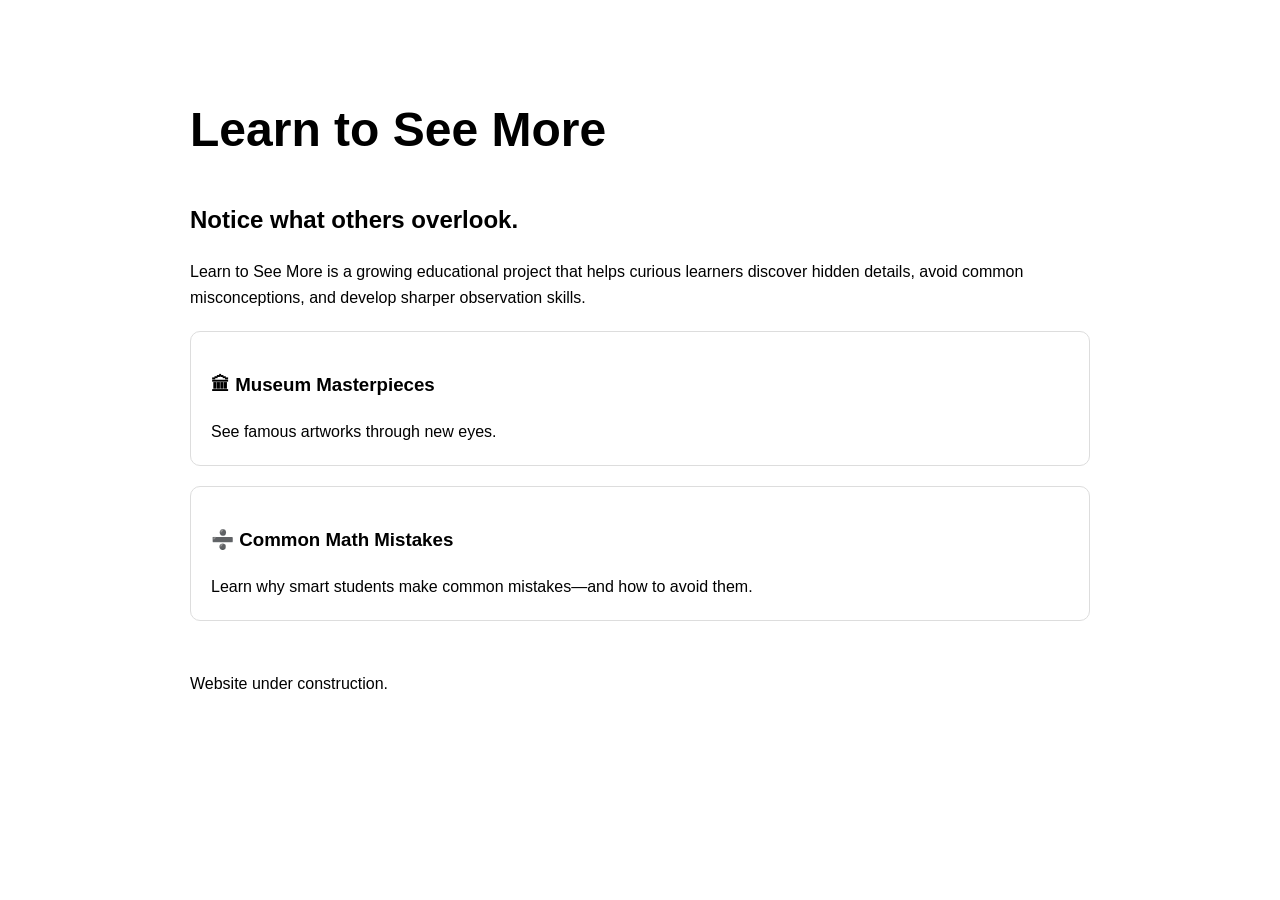
==== index.html @ 40734320 "Initial website" ====
<!DOCTYPE html>
<html lang="en">
<head>
<meta charset="UTF-8">
<meta name="viewport" content="width=device-width, initial-scale=1">
<title>Learn to See More</title>

<style>
body{
    font-family:Arial,sans-serif;
    max-width:900px;
    margin:auto;
    padding:60px;
    line-height:1.6;
}

h1{
    font-size:48px;
}

.card{
    border:1px solid #ddd;
    border-radius:10px;
    padding:20px;
    margin-top:20px;
}
</style>

</head>

<body>

<h1>Learn to See More</h1>

<h2>Notice what others overlook.</h2>

<p>
Learn to See More is a growing educational project that helps curious learners
discover hidden details, avoid common misconceptions, and develop sharper observation skills.
</p>

<div class="card">
<h3>🏛 Museum Masterpieces</h3>

See famous artworks through new eyes.
</div>

<div class="card">
<h3>➗ Common Math Mistakes</h3>

Learn why smart students make common mistakes—and how to avoid them.
</div>

<p style="margin-top:50px">
Website under construction.
</p>

</body>
</html>
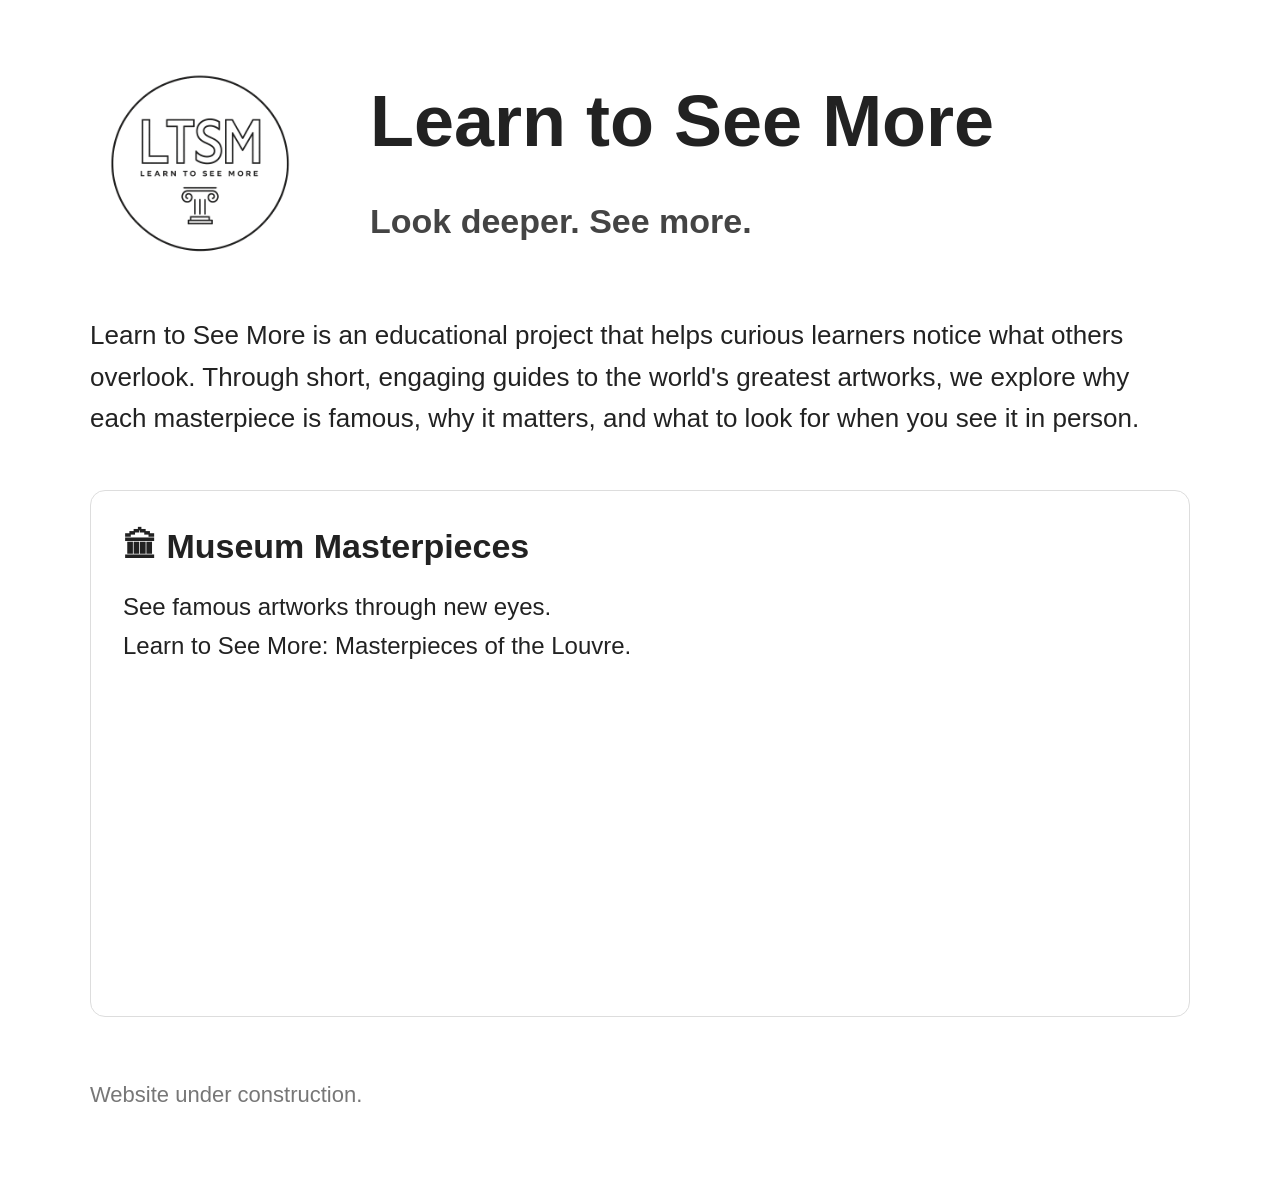
==== commit b83b2e75: "Embed YouTube playlist" ====
--- a/index.html
+++ b/index.html
@@ -2,56 +2,154 @@
 <html lang="en">
 <head>
 <meta charset="UTF-8">
-<meta name="viewport" content="width=device-width, initial-scale=1">
+<meta name="viewport" content="width=device-width, initial-scale=1.0">
+
 <title>Learn to See More</title>
 
 <style>
+
 body{
-    font-family:Arial,sans-serif;
-    max-width:900px;
+    font-family: Arial, Helvetica, sans-serif;
+    max-width:1100px;
     margin:auto;
-    padding:60px;
+    padding:60px 40px;
+    color:#222;
     line-height:1.6;
 }
 
-h1{
+/* ---------- Hero Section ---------- */
+
+.hero{
+    display:flex;
+    align-items:center;
+    gap:60px;
+    margin-bottom:35px;
+}
+
+.logo img{
+    width:220px;
+    display:block;
+}
+
+.hero-text h1{
+    font-size:72px;
+    margin:0;
+    font-weight:700;
+}
+
+.hero-text h2{
+    font-size:34px;
+    margin-top:15px;
+    color:#444;
+    font-weight:600;
+}
+
+/* ---------- Description ---------- */
+
+.description{
+    font-size:26px;
+    margin:20px 0 50px 0;
+}
+
+/* ---------- Cards ---------- */
+
+.card{
+    border:1px solid #ddd;
+    border-radius:15px;
+    padding:28px 32px;
+    margin-bottom:30px;
+}
+
+.card h3{
+    margin-top:0;
+    margin-bottom:15px;
+    font-size:34px;
+}
+
+.card p{
+    font-size:24px;
+    margin:0;
+}
+
+/* ---------- Footer ---------- */
+
+.footer{
+    margin-top:60px;
+    color:#777;
+    font-size:22px;
+}
+
+/* ---------- Mobile ---------- */
+
+@media (max-width:700px){
+
+.hero{
+    flex-direction:column;
+    text-align:center;
+    gap:25px;
+}
+
+.hero-text h1{
     font-size:48px;
 }
 
-.card{
-    border:1px solid #ddd;
-    border-radius:10px;
-    padding:20px;
-    margin-top:20px;
+.hero-text h2{
+    font-size:26px;
 }
+
+.logo img{
+    width:180px;
+}
+
+.description{
+    font-size:20px;
+}
+
+.card h3{
+    font-size:28px;
+}
+
+.card p{
+    font-size:20px;
+}
+
+}
+
 </style>
 
 </head>
 
 <body>
 
-<h1>Learn to See More</h1>
+<div class="hero">
 
-<h2>Notice what others overlook.</h2>
+    <div class="logo">
+        <img src="logo.png" alt="Learn to See More Logo">
+    </div>
 
-<p>
-Learn to See More is a growing educational project that helps curious learners
-discover hidden details, avoid common misconceptions, and develop sharper observation skills.
+    <div class="hero-text">
+        <h1>Learn to See More</h1>
+        <h2>Look deeper. See more.</h2>
+    </div>
+
+</div>
+
+<p class="description">
+Learn to See More is an educational project that helps curious learners notice what others overlook. Through short, engaging guides to the world's greatest artworks, we explore why each masterpiece is famous, why it matters, and what to look for when you see it in person.
 </p>
 
 <div class="card">
-<h3>🏛 Museum Masterpieces</h3>
+    <h3>🏛 Museum Masterpieces</h3>
+    <p>See famous artworks through new eyes.</p>
+<p></p>
+ <p>
+        Learn to See More: Masterpieces of the Louvre.
+    </p>
 
-See famous artworks through new eyes.
+<iframe width="560" height="315" src="https://www.youtube.com/embed/videoseries?si=8O61fJp6nBV-e6ws&amp;list=PLPCjAZ1ITkDs" title="YouTube video player" frameborder="0" allow="accelerometer; autoplay; clipboard-write; encrypted-media; gyroscope; picture-in-picture; web-share" referrerpolicy="strict-origin-when-cross-origin" allowfullscreen></iframe>
 </div>
 
-<div class="card">
-<h3>➗ Common Math Mistakes</h3>
-
-Learn why smart students make common mistakes—and how to avoid them.
-</div>
-
-<p style="margin-top:50px">
+<p class="footer">
 Website under construction.
 </p>
 
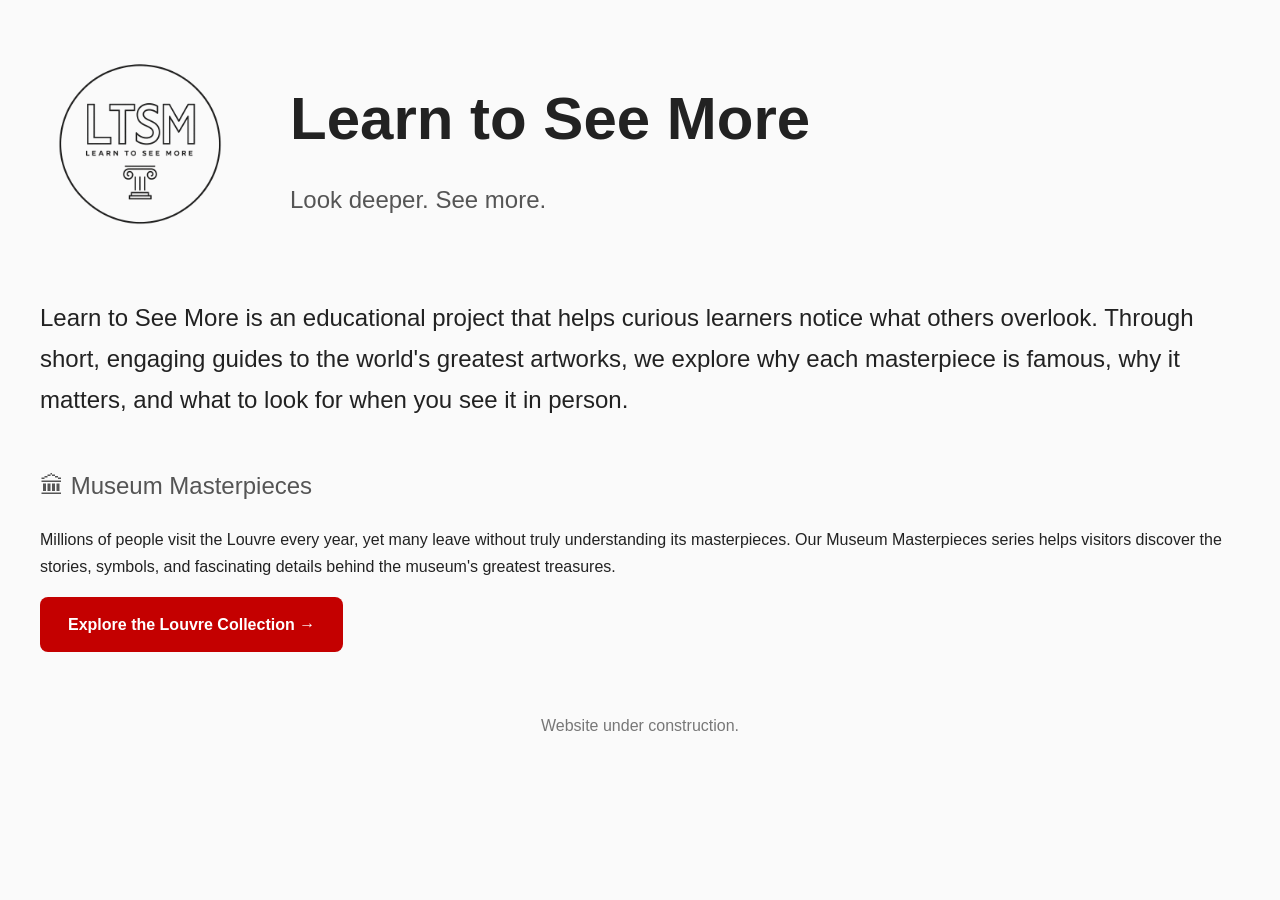
==== commit 3e3afa87: "Add SEO improvements and favicon" ====
--- a/index.html
+++ b/index.html
@@ -1,157 +1,132 @@
 <!DOCTYPE html>
 <html lang="en">
+
 <head>
+
 <meta charset="UTF-8">
 <meta name="viewport" content="width=device-width, initial-scale=1.0">
 
-<title>Learn to See More</title>
+<title>Learn to See More | Museum Masterpieces, Art History & Travel Guides</title>
 
-<style>
+<meta name="description"
+content="Learn to See More helps curious learners discover the stories, history, and hidden details behind the world's greatest artworks through engaging museum guides and educational videos.">
 
-body{
-    font-family: Arial, Helvetica, sans-serif;
-    max-width:1100px;
-    margin:auto;
-    padding:60px 40px;
-    color:#222;
-    line-height:1.6;
+<meta name="keywords"
+content="Louvre, Mona Lisa, Winged Victory, Venus de Milo, museum guide, art history, educational videos">
+
+<meta name="author"
+content="Learn to See More">
+
+<meta name="robots"
+content="index,follow">
+
+<link rel="canonical"
+href="https://learntoseemore.com/">
+
+<link rel="icon"
+href="favicon.png">
+
+<!-- Open Graph -->
+
+<meta property="og:title"
+content="Learn to See More">
+
+<meta property="og:description"
+content="Educational museum guides that help you notice what others overlook.">
+
+<meta property="og:image"
+content="https://learntoseemore.com/images/homepage-cover.jpg">
+
+<meta property="og:url"
+content="https://learntoseemore.com/">
+
+<meta property="og:type"
+content="website">
+
+<!-- Twitter -->
+
+<meta name="twitter:card"
+content="summary_large_image">
+
+<meta name="twitter:title"
+content="Learn to See More">
+
+<meta name="twitter:description"
+content="Educational museum guides and masterpiece videos.">
+
+<meta name="twitter:image"
+content="https://learntoseemore.com/images/homepage-cover.jpg">
+
+<link rel="stylesheet" href="style.css">
+
+<script type="application/ld+json">
+
+{
+  "@context":"https://schema.org",
+  "@type":"WebSite",
+  "name":"Learn to See More",
+  "url":"https://learntoseemore.com",
+  "description":"Educational museum guides and videos about the world's greatest artworks."
 }
 
-/* ---------- Hero Section ---------- */
-
-.hero{
-    display:flex;
-    align-items:center;
-    gap:60px;
-    margin-bottom:35px;
-}
-
-.logo img{
-    width:220px;
-    display:block;
-}
-
-.hero-text h1{
-    font-size:72px;
-    margin:0;
-    font-weight:700;
-}
-
-.hero-text h2{
-    font-size:34px;
-    margin-top:15px;
-    color:#444;
-    font-weight:600;
-}
-
-/* ---------- Description ---------- */
-
-.description{
-    font-size:26px;
-    margin:20px 0 50px 0;
-}
-
-/* ---------- Cards ---------- */
-
-.card{
-    border:1px solid #ddd;
-    border-radius:15px;
-    padding:28px 32px;
-    margin-bottom:30px;
-}
-
-.card h3{
-    margin-top:0;
-    margin-bottom:15px;
-    font-size:34px;
-}
-
-.card p{
-    font-size:24px;
-    margin:0;
-}
-
-/* ---------- Footer ---------- */
-
-.footer{
-    margin-top:60px;
-    color:#777;
-    font-size:22px;
-}
-
-/* ---------- Mobile ---------- */
-
-@media (max-width:700px){
-
-.hero{
-    flex-direction:column;
-    text-align:center;
-    gap:25px;
-}
-
-.hero-text h1{
-    font-size:48px;
-}
-
-.hero-text h2{
-    font-size:26px;
-}
-
-.logo img{
-    width:180px;
-}
-
-.description{
-    font-size:20px;
-}
-
-.card h3{
-    font-size:28px;
-}
-
-.card p{
-    font-size:20px;
-}
-
-}
-
-</style>
+</script>
 
 </head>
 
 <body>
 
-<div class="hero">
+<header class="hero">
 
     <div class="logo">
-        <img src="logo.png" alt="Learn to See More Logo">
+        <img src="logo.png" alt="Learn to See More">
     </div>
 
-    <div class="hero-text">
+    <div>
+
         <h1>Learn to See More</h1>
+
         <h2>Look deeper. See more.</h2>
+
     </div>
 
-</div>
+</header>
 
 <p class="description">
+
 Learn to See More is an educational project that helps curious learners notice what others overlook. Through short, engaging guides to the world's greatest artworks, we explore why each masterpiece is famous, why it matters, and what to look for when you see it in person.
+
 </p>
 
-<div class="card">
-    <h3>🏛 Museum Masterpieces</h3>
-    <p>See famous artworks through new eyes.</p>
-<p></p>
- <p>
-        Learn to See More: Masterpieces of the Louvre.
-    </p>
+<section class="card">
 
-<iframe width="560" height="315" src="https://www.youtube.com/embed/videoseries?si=8O61fJp6nBV-e6ws&amp;list=PLPCjAZ1ITkDs" title="YouTube video player" frameborder="0" allow="accelerometer; autoplay; clipboard-write; encrypted-media; gyroscope; picture-in-picture; web-share" referrerpolicy="strict-origin-when-cross-origin" allowfullscreen></iframe>
-</div>
+<h2>🏛 Museum Masterpieces</h2>
 
-<p class="footer">
-Website under construction.
+<p>
+
+Millions of people visit the Louvre every year, yet many leave without truly understanding its masterpieces.
+
+Our Museum Masterpieces series helps visitors discover the stories, symbols, and fascinating details behind the museum's greatest treasures.
+
 </p>
 
+<p>
+
+<a class="button" href="louvre.html">
+
+Explore the Louvre Collection →
+
+</a>
+
+</p>
+
+</section>
+
+<footer>
+
+Website under construction.
+
+</footer>
+
 </body>
+
 </html>
--- a/style.css
+++ b/style.css
@@ -0,0 +1,222 @@
+/* ===========================
+   Learn to See More
+   =========================== */
+
+body{
+    font-family:Arial,Helvetica,sans-serif;
+    max-width:1200px;
+    margin:auto;
+    padding:50px 30px;
+    color:#222;
+    line-height:1.7;
+    background:#fafafa;
+}
+
+/* ---------- Hero ---------- */
+
+.hero{
+    display:flex;
+    align-items:center;
+    gap:50px;
+    margin-bottom:40px;
+}
+
+.logo img{
+    width:200px;
+}
+
+h1{
+    font-size:60px;
+    margin:0;
+}
+
+h2{
+    color:#555;
+    font-weight:500;
+    margin-top:10px;
+}
+
+.description{
+    font-size:24px;
+    margin-bottom:45px;
+}
+
+/* ---------- Buttons ---------- */
+
+.button{
+
+    display:inline-block;
+
+    background:#c40000;
+
+    color:white;
+
+    padding:14px 28px;
+
+    border-radius:8px;
+
+    text-decoration:none;
+
+    font-weight:bold;
+
+    transition:.2s;
+
+}
+
+.button:hover{
+
+    background:#980000;
+
+}
+
+/* ---------- Gallery ---------- */
+
+.gallery{
+
+    display:grid;
+
+    grid-template-columns:repeat(auto-fit,minmax(340px,1fr));
+
+    gap:35px;
+
+    margin-top:40px;
+
+}
+
+/* ---------- Card ---------- */
+
+.video-card{
+
+    background:white;
+
+    border-radius:14px;
+
+    overflow:hidden;
+
+    border:1px solid #ddd;
+
+    transition:.25s;
+
+}
+
+.video-card:hover{
+
+    transform:translateY(-6px);
+
+    box-shadow:0 10px 25px rgba(0,0,0,.12);
+
+}
+
+/* ---------- Thumbnail ---------- */
+
+.video-card img{
+
+    width:100%;
+
+    aspect-ratio:16/9;
+
+    object-fit:cover;
+
+    display:block;
+
+}
+
+/* ---------- Text ---------- */
+
+.video-content{
+
+    padding:22px;
+
+}
+
+.video-content h3{
+
+    margin-top:0;
+
+    margin-bottom:10px;
+
+    font-size:28px;
+
+}
+
+.video-content p{
+
+    font-size:19px;
+
+    color:#444;
+
+}
+
+/* ---------- Watch Button ---------- */
+
+.watch{
+
+    display:inline-block;
+
+    margin-top:15px;
+
+    color:#c40000;
+
+    font-weight:bold;
+
+    text-decoration:none;
+
+    font-size:18px;
+
+}
+
+.watch:hover{
+
+    text-decoration:underline;
+
+}
+
+/* ---------- Footer ---------- */
+
+footer{
+
+    text-align:center;
+
+    margin-top:60px;
+
+    color:#777;
+
+}
+
+/* ---------- Responsive ---------- */
+
+@media(max-width:700px){
+
+.hero{
+
+    flex-direction:column;
+
+    text-align:center;
+
+}
+
+.logo img{
+
+    width:170px;
+
+}
+
+h1{
+
+    font-size:42px;
+
+}
+
+.description{
+
+    font-size:20px;
+
+}
+
+.gallery{
+
+    grid-template-columns:1fr;
+
+}
+
+}
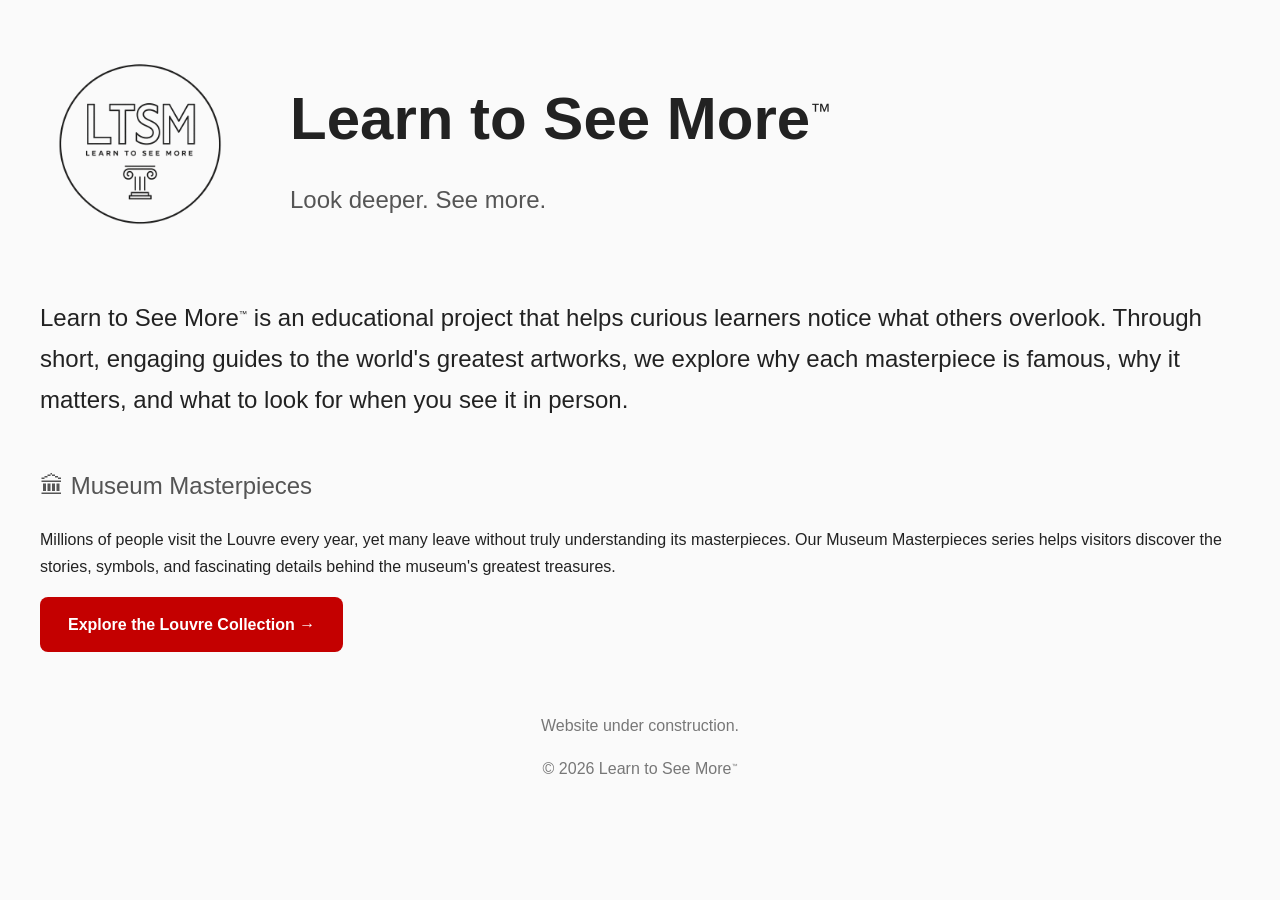
==== commit e5f14e31: "Add SEO improvements and favicon" ====
--- a/index.html
+++ b/index.html
@@ -83,7 +83,7 @@
 
     <div>
 
-        <h1>Learn to See More</h1>
+        <h1>Learn to See More<span class="tm">™</span></h1>
 
         <h2>Look deeper. See more.</h2>
 
@@ -93,7 +93,8 @@
 
 <p class="description">
 
-Learn to See More is an educational project that helps curious learners notice what others overlook. Through short, engaging guides to the world's greatest artworks, we explore why each masterpiece is famous, why it matters, and what to look for when you see it in person.
+<span class="brand">Learn to See More<span class="tm">™</span></span>
+ is an educational project that helps curious learners notice what others overlook. Through short, engaging guides to the world's greatest artworks, we explore why each masterpiece is famous, why it matters, and what to look for when you see it in person.
 
 </p>
 
@@ -121,9 +122,15 @@
 
 </section>
 
+
 <footer>
+<p>
 
 Website under construction.
+</p>
+
+
+© 2026 Learn to See More<span class="tm">™</span>
 
 </footer>
 
--- a/style.css
+++ b/style.css
@@ -220,3 +220,10 @@
 }
 
 }
+
+
+.tm{
+    font-size:0.35em;
+    vertical-align:super;
+    font-weight:normal;
+}
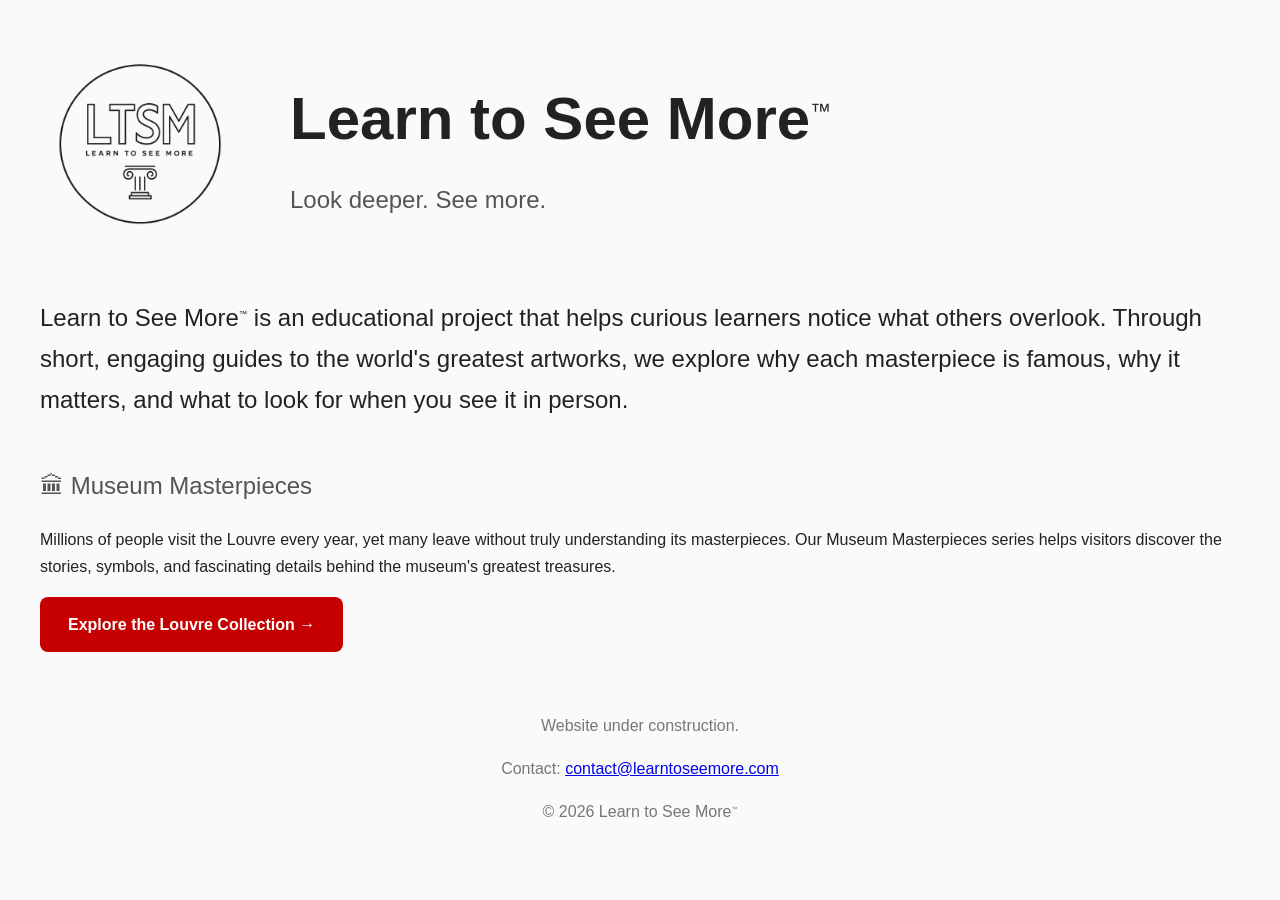
==== commit 31b3fd8c: "Add contact email to footer" ====
--- a/index.html
+++ b/index.html
@@ -23,7 +23,7 @@
 <link rel="canonical"
 href="https://learntoseemore.com/">
 
-<link rel="icon"
+<link rel="icon" type="image/png" sizes="32x32" 
 href="favicon.png">
 
 <!-- Open Graph -->
@@ -130,6 +130,12 @@
 </p>
 
 
+<p>
+Contact: <a href="mailto:contact@learntoseemore.com">
+contact@learntoseemore.com
+</a>
+</p>
+
 © 2026 Learn to See More<span class="tm">™</span>
 
 </footer>
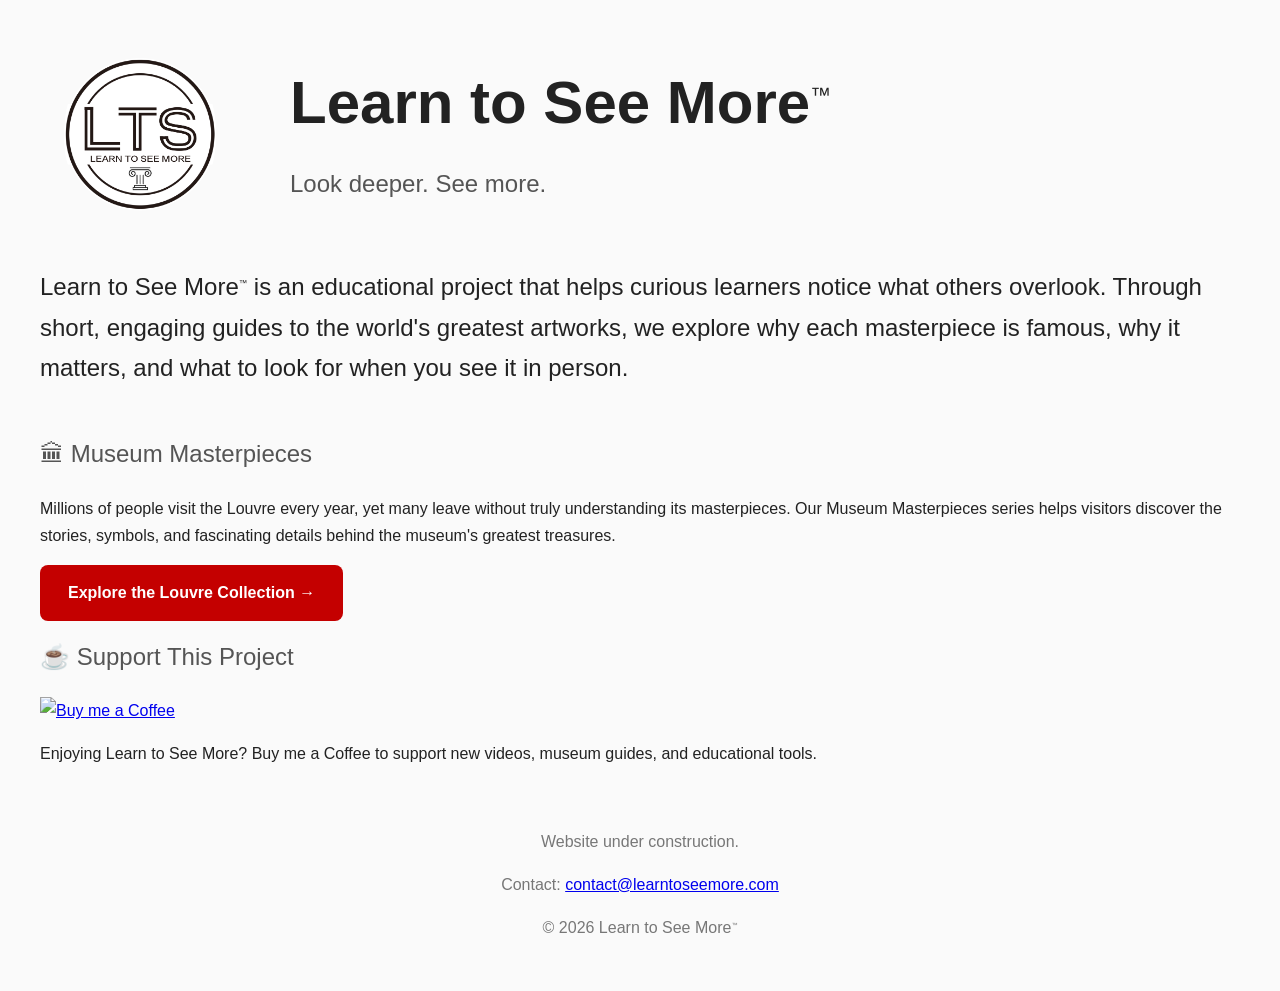
==== commit b7120209: "add support" ====
--- a/index.html
+++ b/index.html
@@ -122,7 +122,19 @@
 
 </section>
 
+<section class="card">
+    <h2>☕ Support This Project</h2>
 
+    <a href="https://ko-fi.com/yzyaml85960" target="_blank" rel="noopener noreferrer">
+        <img src="https://storage.ko-fi.com/cdn/brandasset/kofi_button_dark.png"
+             alt="Buy me a Coffee"
+             style="height:55px;">
+    </a>
+
+    <p>
+Enjoying Learn to See More? Buy me a Coffee to support new videos, museum guides, and educational tools.        
+    </p>
+</section>
 <footer>
 <p>
 
